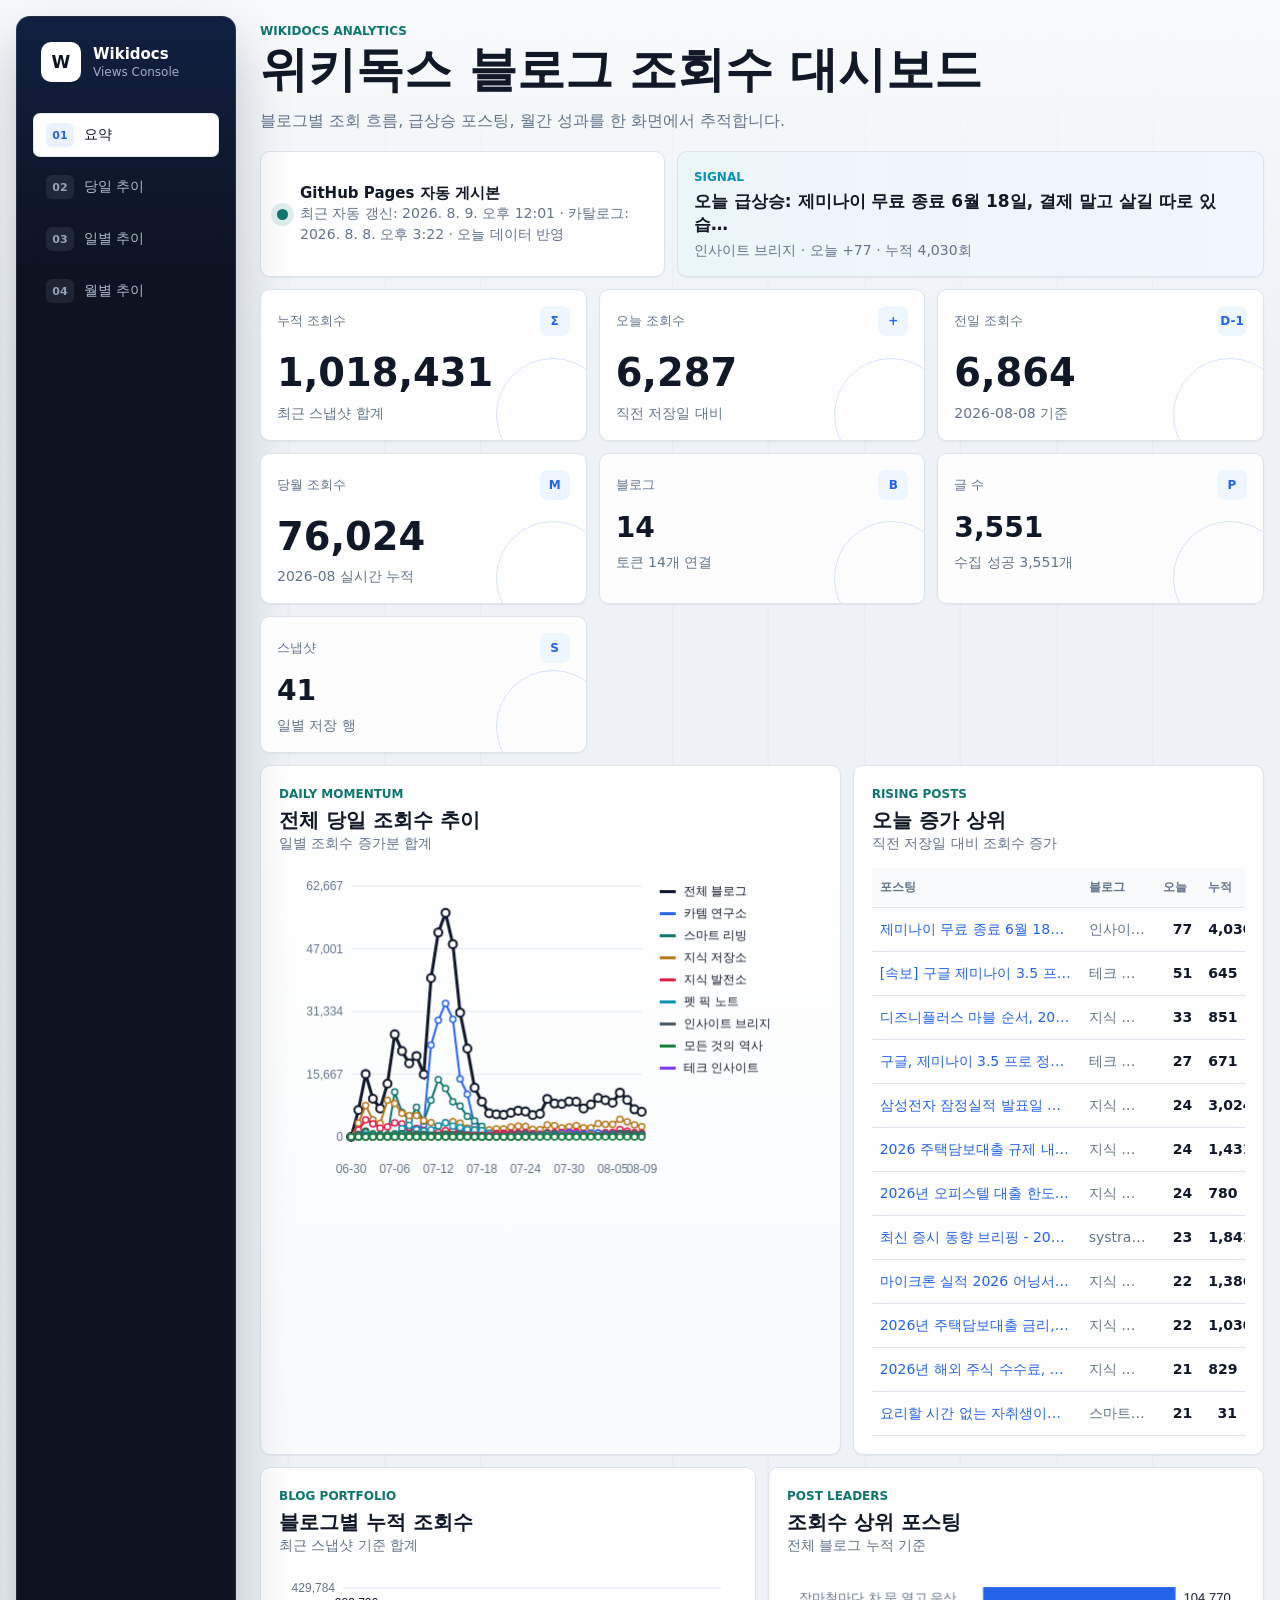
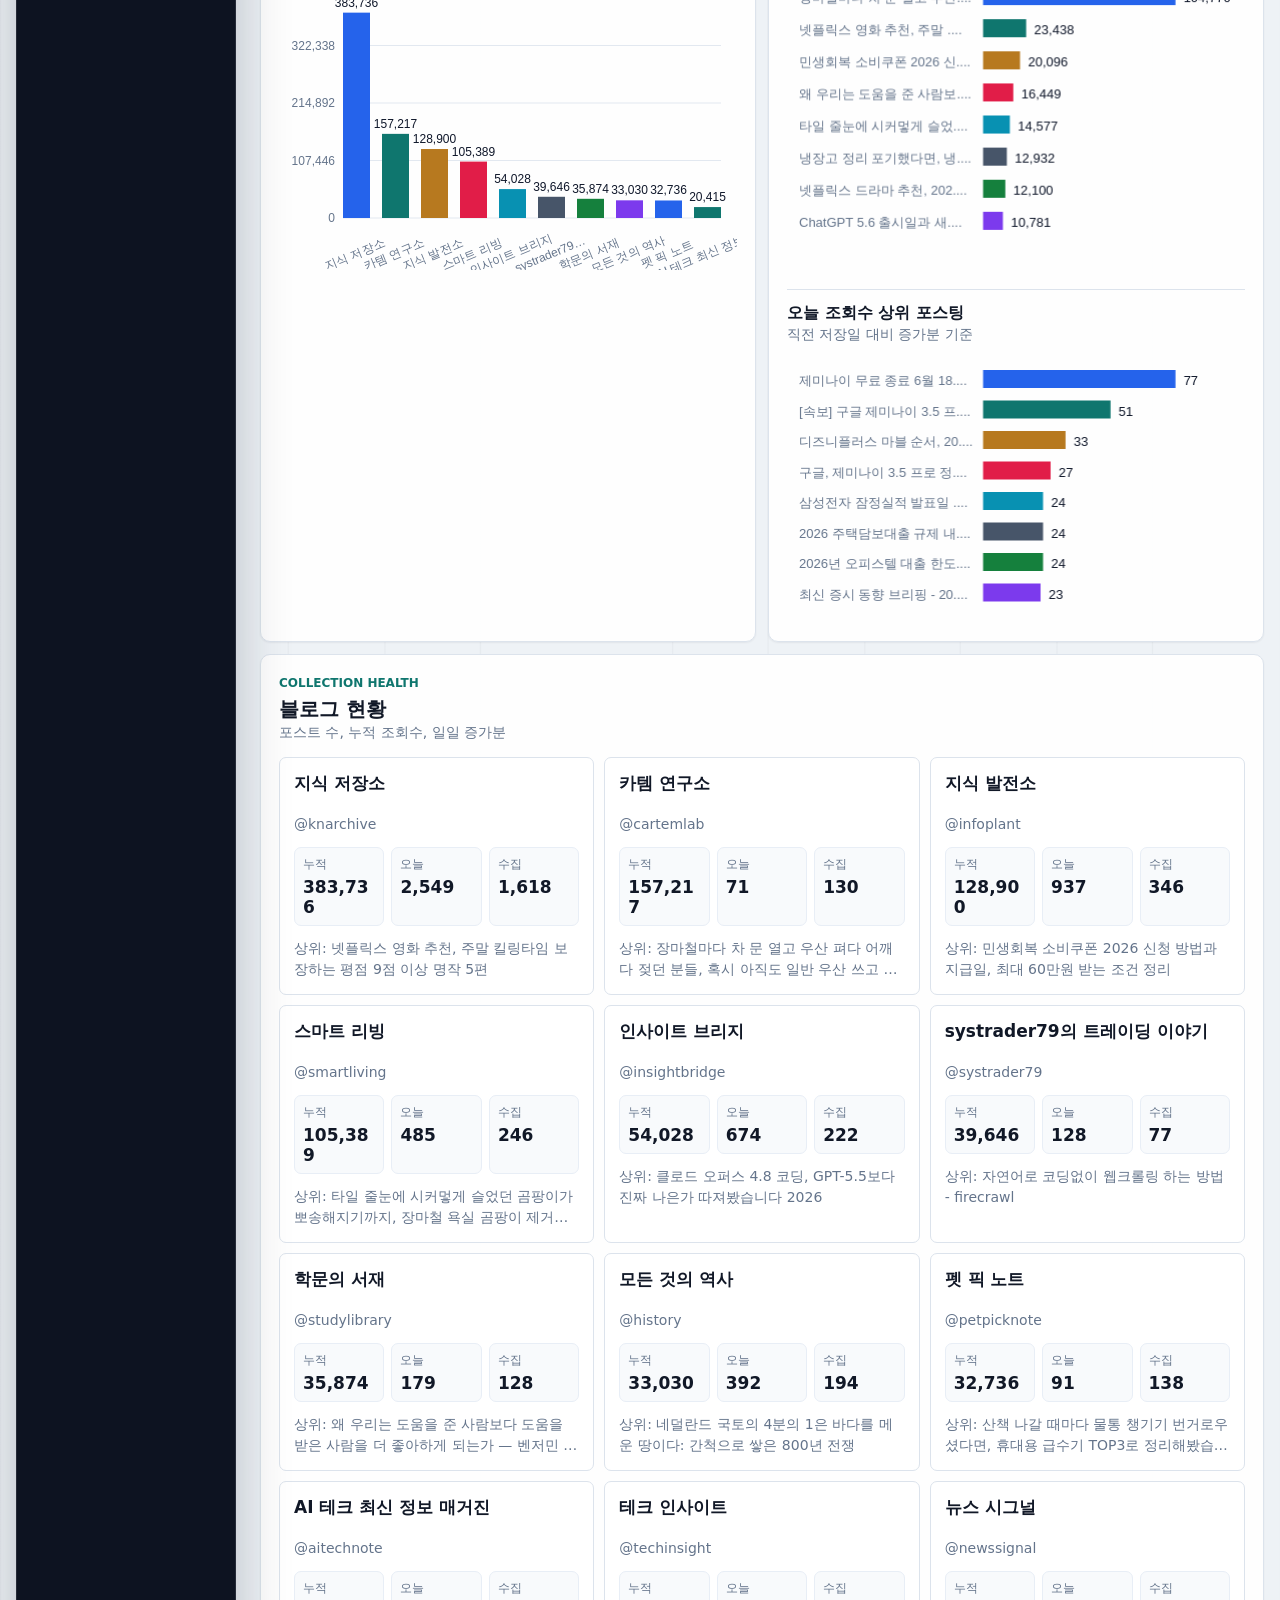
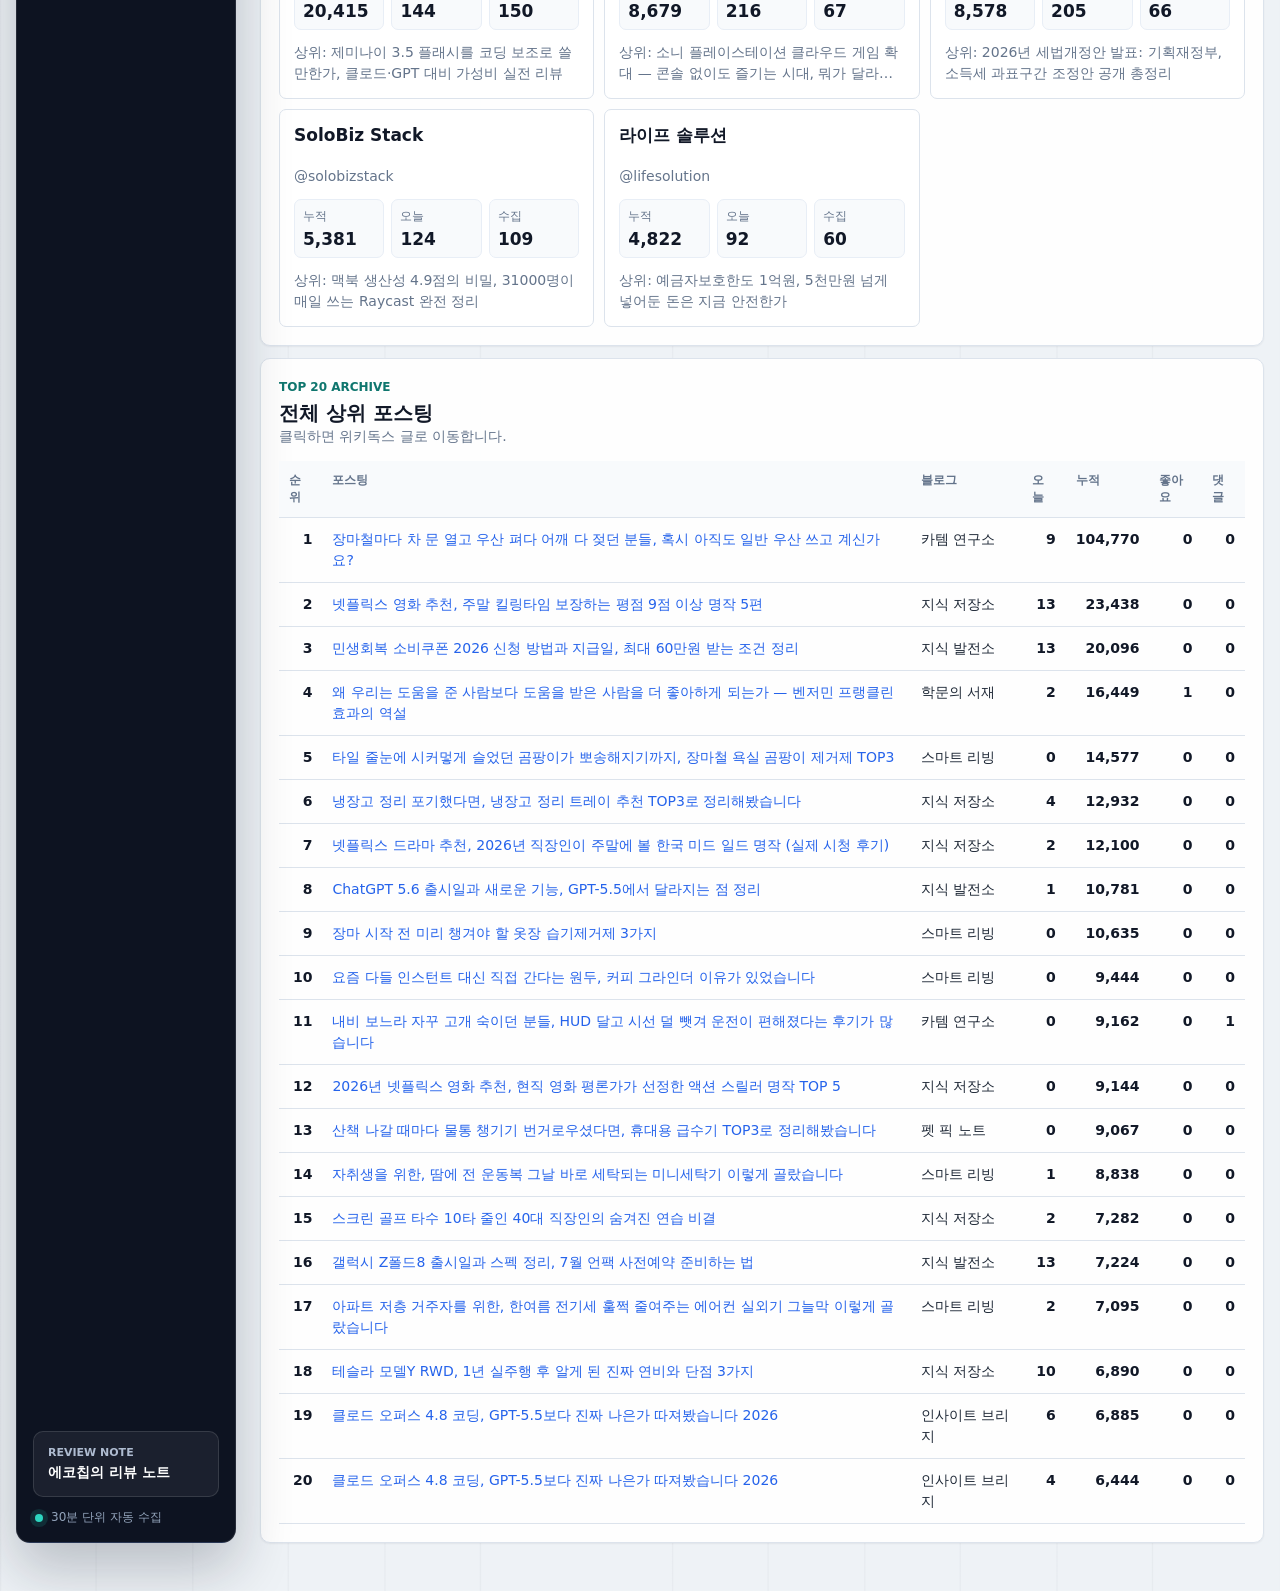
==== index.html @ 57b162a1 "Deploy Wikidocs dashboard 2026-08-09 21:01" ====
<!doctype html>
<html lang="ko">
  <head>
    <meta charset="utf-8" />
    <meta name="viewport" content="width=device-width, initial-scale=1" />
    <title>위키독스 블로그 조회수 대시보드</title>
    <link rel="stylesheet" href="styles.css" />
  </head>
  <body>
    <div class="app-shell">
      <aside class="side-rail">
        <a class="rail-brand" href="./" aria-label="위키독스 블로그 조회수 대시보드">
          <span class="brand-mark">W</span>
          <span>
            <strong>Wikidocs</strong>
            <small>Views Console</small>
          </span>
        </a>

        <nav class="tabs" aria-label="대시보드 보기">
          <button class="tab-button active" type="button" data-tab="overviewTab">
            <span class="tab-icon">01</span>
            <span>요약</span>
          </button>
          <button class="tab-button" type="button" data-tab="todayTab">
            <span class="tab-icon">02</span>
            <span>당일 추이</span>
          </button>
          <button class="tab-button" type="button" data-tab="dailyTab">
            <span class="tab-icon">03</span>
            <span>일별 추이</span>
          </button>
          <button class="tab-button" type="button" data-tab="monthlyTab">
            <span class="tab-icon">04</span>
            <span>월별 추이</span>
          </button>
        </nav>

        <a class="review-link" href="review-note/" aria-label="에코칩의 리뷰 노트로 이동">
          <span>Review Note</span>
          <strong>에코칩의 리뷰 노트</strong>
        </a>

        <div class="rail-footer">
          <span class="rail-pulse"></span>
          <span>30분 단위 자동 수집</span>
        </div>
      </aside>

      <main class="workspace">
        <header class="command-bar">
          <div class="title-block">
            <p class="eyebrow">Wikidocs Analytics</p>
            <h1>위키독스 블로그 조회수 대시보드</h1>
            <p>블로그별 조회 흐름, 급상승 포스팅, 월간 성과를 한 화면에서 추적합니다.</p>
          </div>

          <div class="command-stack">
            <div class="actions">
              <label class="page-limit">
                <span>페이지 제한</span>
                <input id="maxPagesInput" type="number" min="0" value="0" />
              </label>
              <button id="syncCatalogBtn" class="secondary" type="button">글 목록 동기화</button>
              <button id="collectBtn" type="button">실시간 수집</button>
            </div>
            <div class="import-box">
              <input id="csvInput" type="file" accept=".csv" />
              <button id="importCsvBtn" class="secondary" type="button">CSV 가져오기</button>
            </div>
          </div>
        </header>

        <section class="overview-strip">
          <article class="status-card">
            <span class="status-dot" id="statusDot"></span>
            <div>
              <strong id="jobMessage">대기 중</strong>
              <p id="snapshotInfo">스냅샷 정보를 불러오는 중입니다.</p>
            </div>
          </article>

          <article class="insight-card">
            <span class="insight-label">Signal</span>
            <strong id="insightTitle">데이터를 불러오는 중입니다.</strong>
            <p id="insightBody">최근 수집 데이터를 기준으로 핵심 흐름을 계산합니다.</p>
          </article>
        </section>

        <section class="metrics" id="metrics"></section>

        <section id="overviewTab" class="tab-panel active">
          <section class="dashboard-grid">
            <article class="panel panel-primary span-7">
              <div class="panel-head">
                <div>
                  <span class="section-kicker">Daily Momentum</span>
                  <h2>전체 당일 조회수 추이</h2>
                  <p>일별 조회수 증가분 합계</p>
                </div>
              </div>
              <canvas id="dailyLineChart" height="320"></canvas>
            </article>

            <article class="panel attention-panel span-5">
              <div class="panel-head">
                <div>
                  <span class="section-kicker">Rising Posts</span>
                  <h2>오늘 증가 상위</h2>
                  <p>직전 저장일 대비 조회수 증가</p>
                </div>
              </div>
              <div class="table-wrap">
                <table class="compact-table">
                  <thead>
                    <tr>
                      <th>포스팅</th>
                      <th>블로그</th>
                      <th>오늘</th>
                      <th>누적</th>
                    </tr>
                  </thead>
                  <tbody id="dailyTopRows"></tbody>
                </table>
              </div>
            </article>

            <article class="panel span-6">
              <div class="panel-head">
                <div>
                  <span class="section-kicker">Blog Portfolio</span>
                  <h2>블로그별 누적 조회수</h2>
                  <p>최근 스냅샷 기준 합계</p>
                </div>
              </div>
              <canvas id="blogBarChart" height="300"></canvas>
            </article>

            <article class="panel span-6">
              <div class="panel-head">
                <div>
                  <span class="section-kicker">Post Leaders</span>
                  <h2>조회수 상위 포스팅</h2>
                  <p>전체 블로그 누적 기준</p>
                </div>
              </div>
              <canvas id="topPostsChart" height="300"></canvas>
              <div class="chart-divider"></div>
              <div class="panel-subhead">
                <h3>오늘 조회수 상위 포스팅</h3>
                <p>직전 저장일 대비 증가분 기준</p>
              </div>
              <canvas id="topDailyPostsChart" height="270"></canvas>
            </article>

            <article class="panel span-12">
              <div class="panel-head">
                <div>
                  <span class="section-kicker">Collection Health</span>
                  <h2>블로그 현황</h2>
                  <p>포스트 수, 누적 조회수, 일일 증가분</p>
                </div>
              </div>
              <div class="blog-grid" id="blogGrid"></div>
            </article>

            <article class="panel span-12">
              <div class="panel-head">
                <div>
                  <span class="section-kicker">Top 20 Archive</span>
                  <h2>전체 상위 포스팅</h2>
                  <p>클릭하면 위키독스 글로 이동합니다.</p>
                </div>
              </div>
              <div class="table-wrap">
                <table>
                  <thead>
                    <tr>
                      <th>순위</th>
                      <th class="wide-col">포스팅</th>
                      <th>블로그</th>
                      <th>오늘</th>
                      <th>누적</th>
                      <th>좋아요</th>
                      <th>댓글</th>
                    </tr>
                  </thead>
                  <tbody id="topRows"></tbody>
                </table>
              </div>
            </article>
          </section>
        </section>

        <section id="todayTab" class="tab-panel">
          <section class="notice">
            <strong>당일 30분 단위 추이</strong>
            <p id="todayTrendNote">오늘 수집된 30분 단위 스냅샷을 기준으로 표시합니다.</p>
          </section>

          <section class="dashboard-grid">
            <article class="panel panel-primary span-12">
              <div class="panel-head">
                <div>
                  <span class="section-kicker">Intraday View Curve</span>
                  <h2>블로그별 당일 조회수 추이</h2>
                  <p>x축은 수집 시각, y축은 당일 조회수입니다. 굵은 선은 전체 블로그 합계입니다.</p>
                </div>
              </div>
              <canvas id="todayViewsByBlogChart" height="430"></canvas>
            </article>

            <article class="panel span-12">
              <div class="panel-head">
                <div>
                  <span class="section-kicker">30 Minute Delta</span>
                  <h2>블로그별 30분 구간 증가분</h2>
                  <p>x축은 수집 시각, y축은 직전 스냅샷 대비 증가분입니다.</p>
                </div>
              </div>
              <canvas id="todayIntervalViewsByBlogChart" height="430"></canvas>
            </article>
          </section>
        </section>

        <section id="dailyTab" class="tab-panel">
          <section class="notice">
            <strong>저장 방식</strong>
            <p id="historyNote">저장된 스냅샷 기준으로 일별 그래프를 구성합니다.</p>
            <p id="csvNote"></p>
          </section>

          <section class="dashboard-grid">
            <article class="panel panel-primary span-12">
              <div class="panel-head">
                <div>
                  <span class="section-kicker">Daily Views</span>
                  <h2>블로그별 일단위 조회수</h2>
                  <p>x축은 날짜, y축은 조회수입니다. 굵은 선은 전체 블로그 합계입니다.</p>
                </div>
              </div>
              <canvas id="dailyViewsByBlogChart" height="430"></canvas>
            </article>

            <article class="panel span-12">
              <div class="panel-head">
                <div>
                  <span class="section-kicker">Cumulative Curve</span>
                  <h2>블로그별 일단위 누적 조회수</h2>
                  <p>x축은 날짜, y축은 누적 조회수입니다. 굵은 선은 전체 블로그 누적 합계입니다.</p>
                </div>
              </div>
              <canvas id="cumulativeViewsByBlogChart" height="430"></canvas>
            </article>
          </section>
        </section>

        <section id="monthlyTab" class="tab-panel">
          <section class="notice">
            <strong>당월 누적 조회수</strong>
            <p id="monthNote">이번 달 누적 조회수는 오늘 실시간 스냅샷까지 포함합니다.</p>
          </section>

          <section class="dashboard-grid">
            <article class="panel panel-primary span-7">
              <div class="panel-head">
                <div>
                  <span class="section-kicker">Monthly Bars</span>
                  <h2>월별 조회수</h2>
                  <p>x축은 날짜(월), y축은 조회수입니다.</p>
                </div>
              </div>
              <canvas id="monthlyViewsChart" height="340"></canvas>
            </article>

            <article class="panel span-5">
              <div class="panel-head">
                <div>
                  <span class="section-kicker">This Month</span>
                  <h2>당월 블로그별 조회수</h2>
                  <p>이번 달 증가분 기준</p>
                </div>
              </div>
              <canvas id="currentMonthBlogChart" height="340"></canvas>
            </article>

            <article class="panel span-12">
              <div class="panel-head">
                <div>
                  <span class="section-kicker">Monthly Ranking</span>
                  <h2>당월 블로그별 순위</h2>
                  <p>실시간 기준 월 누적 조회수</p>
                </div>
              </div>
              <div class="table-wrap">
                <table class="compact-table month-table">
                  <thead>
                    <tr>
                      <th>블로그</th>
                      <th>당월</th>
                      <th>누적</th>
                    </tr>
                  </thead>
                  <tbody id="currentMonthRows"></tbody>
                </table>
              </div>
            </article>
          </section>
        </section>
      </main>
    </div>

    <script src="app.js?v=20260804-cache-bust"></script>
  </body>
</html>
---- styles.css ----
:root {
  --bg: #eef2f6;
  --canvas: #f7f9fc;
  --ink: #111827;
  --ink-soft: #334155;
  --muted: #64748b;
  --line: #dce3ec;
  --panel: rgba(255, 255, 255, 0.94);
  --panel-solid: #ffffff;
  --rail: #0d1321;
  --rail-soft: #151d2e;
  --rail-line: rgba(255, 255, 255, 0.1);
  --blue: #2563eb;
  --cyan: #0891b2;
  --teal: #0f766e;
  --gold: #b7791f;
  --red: #e11d48;
  --radius: 10px;
  --radius-sm: 7px;
  --shadow: 0 18px 42px rgba(15, 23, 42, 0.08);
  --shadow-soft: 0 1px 2px rgba(15, 23, 42, 0.06);
  --container: 1480px;
  --weight-medium: 500;
  --weight-semibold: 600;
  --weight-bold: 700;
  --weight-display: 760;
}

* {
  box-sizing: border-box;
}

html {
  min-width: 320px;
  background: var(--bg);
}

body {
  min-width: 320px;
  margin: 0;
  background:
    linear-gradient(180deg, #f8fafc 0, rgba(248, 250, 252, 0) 360px),
    repeating-linear-gradient(90deg, rgba(15, 23, 42, 0.035) 0, rgba(15, 23, 42, 0.035) 1px, transparent 1px, transparent 96px),
    var(--bg);
  color: var(--ink);
  font-family:
    Pretendard,
    Inter,
    "Segoe UI",
    system-ui,
    -apple-system,
    BlinkMacSystemFont,
    sans-serif;
  font-size: 15px;
  letter-spacing: 0;
}

h1,
h2,
h3,
p {
  margin: 0;
}

a {
  color: var(--blue);
  text-decoration: none;
}

a:hover {
  text-decoration: underline;
  text-underline-offset: 3px;
}

.app-shell {
  display: grid;
  grid-template-columns: 248px minmax(0, 1fr);
  gap: 24px;
  width: min(var(--container), calc(100% - 32px));
  margin: 0 auto;
  padding: 16px 0 48px;
}

.side-rail {
  position: sticky;
  top: 16px;
  display: flex;
  flex-direction: column;
  min-height: calc(100vh - 32px);
  padding: 16px;
  border: 1px solid var(--rail-line);
  border-radius: 14px;
  background:
    linear-gradient(180deg, rgba(37, 99, 235, 0.16), rgba(13, 19, 33, 0) 250px),
    var(--rail);
  color: #f8fafc;
  box-shadow: 0 26px 56px rgba(15, 23, 42, 0.24);
}

.rail-brand {
  display: flex;
  align-items: center;
  gap: 12px;
  min-height: 58px;
  padding: 8px;
  color: #ffffff;
}

.rail-brand:hover {
  text-decoration: none;
}

.brand-mark {
  display: grid;
  width: 40px;
  height: 40px;
  place-items: center;
  border: 1px solid rgba(255, 255, 255, 0.18);
  border-radius: 10px;
  background: #ffffff;
  color: var(--rail);
  font-size: 17px;
  font-weight: var(--weight-bold);
}

.rail-brand strong,
.rail-brand small {
  display: block;
}

.rail-brand strong {
  font-size: 15px;
  font-weight: var(--weight-semibold);
}

.rail-brand small {
  margin-top: 2px;
  color: #9fb0c8;
  font-size: 12px;
}

.tabs {
  display: grid;
  gap: 8px;
  margin-top: 22px;
}

.tab-button {
  display: flex;
  align-items: center;
  gap: 10px;
  min-height: 44px;
  padding: 0 12px;
  border: 1px solid transparent;
  border-radius: var(--radius-sm);
  background: transparent;
  color: #aebbd0;
  font: inherit;
  font-size: 14px;
  font-weight: var(--weight-medium);
  text-align: left;
  cursor: pointer;
}

.tab-button:hover {
  border-color: rgba(255, 255, 255, 0.12);
  background: rgba(255, 255, 255, 0.06);
  color: #ffffff;
}

.tab-button.active {
  border-color: rgba(148, 163, 184, 0.24);
  background: #ffffff;
  color: var(--rail);
}

.tab-icon {
  display: inline-grid;
  width: 28px;
  height: 24px;
  place-items: center;
  border-radius: 6px;
  background: rgba(255, 255, 255, 0.08);
  color: #94a3b8;
  font-size: 11px;
  font-weight: var(--weight-semibold);
}

.tab-button.active .tab-icon {
  background: #eaf2ff;
  color: var(--blue);
}

.review-link {
  display: grid;
  gap: 4px;
  margin-top: auto;
  padding: 14px;
  border: 1px solid rgba(255, 255, 255, 0.12);
  border-radius: var(--radius);
  background: rgba(255, 255, 255, 0.06);
  color: #ffffff;
}

.review-link:hover {
  border-color: rgba(255, 255, 255, 0.22);
  background: rgba(255, 255, 255, 0.1);
  text-decoration: none;
}

.review-link span {
  color: #aebbd0;
  font-size: 11px;
  font-weight: var(--weight-semibold);
  text-transform: uppercase;
}

.review-link strong {
  font-size: 14px;
  font-weight: var(--weight-semibold);
  line-height: 1.35;
}

.rail-footer {
  display: flex;
  align-items: center;
  gap: 8px;
  margin-top: 12px;
  padding: 0 2px;
  color: #93a4bb;
  font-size: 12px;
}

.rail-pulse {
  width: 8px;
  height: 8px;
  border-radius: 50%;
  background: #2dd4bf;
  box-shadow: 0 0 0 5px rgba(45, 212, 191, 0.13);
}

.workspace {
  min-width: 0;
}

.command-bar {
  display: grid;
  grid-template-columns: minmax(0, 1fr) auto;
  gap: 22px;
  align-items: start;
  padding: 8px 0 18px;
}

.eyebrow,
.section-kicker {
  color: var(--teal);
  font-size: 12px;
  font-weight: var(--weight-bold);
  letter-spacing: 0;
  text-transform: uppercase;
}

.title-block {
  max-width: 760px;
}

h1 {
  margin-top: 6px;
  color: var(--ink);
  font-size: clamp(34px, 4vw, 48px);
  font-weight: var(--weight-display);
  line-height: 1.08;
  word-break: keep-all;
}

.title-block p:not(.eyebrow) {
  margin-top: 12px;
  color: var(--muted);
  font-size: 16px;
  line-height: 1.6;
  word-break: keep-all;
}

.command-stack {
  display: grid;
  justify-items: end;
  gap: 10px;
}

.actions,
.import-box {
  display: flex;
  align-items: center;
  gap: 8px;
}

button,
.page-limit input,
#csvInput {
  min-height: 38px;
  border: 1px solid var(--line);
  border-radius: var(--radius-sm);
  box-shadow: var(--shadow-soft);
}

button {
  padding: 0 14px;
  border-color: #0f172a;
  background: #0f172a;
  color: #ffffff;
  font: inherit;
  font-size: 14px;
  font-weight: var(--weight-semibold);
  cursor: pointer;
}

button:hover {
  background: #020617;
}

button.secondary {
  border-color: var(--line);
  background: #ffffff;
  color: var(--ink);
}

button.secondary:hover {
  border-color: #b9c5d4;
  background: #f8fafc;
}

button:focus-visible,
.page-limit input:focus-visible,
#csvInput:focus-visible,
a:focus-visible {
  outline: 0;
  box-shadow: 0 0 0 3px rgba(37, 99, 235, 0.18);
}

button:disabled {
  cursor: wait;
  opacity: 0.58;
}

body.static-mode .actions,
body.static-mode .import-box {
  display: none;
}

.page-limit {
  display: grid;
  gap: 4px;
  color: var(--muted);
  font-size: 12px;
  font-weight: var(--weight-medium);
}

.page-limit input {
  width: 92px;
  padding: 0 10px;
  background: #ffffff;
  color: var(--ink);
  font: inherit;
}

#csvInput {
  max-width: 230px;
  padding: 8px;
  background: #ffffff;
  color: var(--ink);
}

.overview-strip {
  display: grid;
  grid-template-columns: minmax(280px, 1fr) minmax(320px, 1.45fr);
  gap: 12px;
  margin-bottom: 12px;
}

.status-card,
.insight-card,
.panel,
.metric-card {
  border: 1px solid var(--line);
  border-radius: var(--radius);
  background: var(--panel);
  box-shadow: var(--shadow-soft);
}

.status-card {
  display: flex;
  align-items: center;
  min-height: 74px;
  padding: 15px 16px;
}

.status-card strong {
  display: block;
  color: var(--ink);
  font-size: 15px;
  font-weight: var(--weight-semibold);
}

.status-card p,
.metric-card p,
.panel-head p,
.blog-card p,
.insight-card p,
.panel-subhead p {
  color: var(--muted);
  font-size: 14px;
  line-height: 1.5;
}

.status-dot {
  flex: 0 0 auto;
  width: 11px;
  height: 11px;
  margin-right: 12px;
  border-radius: 50%;
  background: var(--teal);
  box-shadow: 0 0 0 6px rgba(15, 118, 110, 0.12);
}

.status-dot.running {
  background: var(--gold);
  box-shadow: 0 0 0 6px rgba(183, 121, 31, 0.13);
}

.status-dot.error {
  background: var(--red);
  box-shadow: 0 0 0 6px rgba(225, 29, 72, 0.13);
}

.insight-card {
  min-height: 74px;
  padding: 15px 16px;
  background:
    linear-gradient(90deg, rgba(8, 145, 178, 0.08), rgba(37, 99, 235, 0.06)),
    var(--panel-solid);
}

.insight-label {
  display: inline-block;
  margin-bottom: 6px;
  color: var(--cyan);
  font-size: 12px;
  font-weight: var(--weight-bold);
  text-transform: uppercase;
}

.insight-card strong {
  display: block;
  color: var(--ink);
  font-size: 17px;
  font-weight: var(--weight-semibold);
  line-height: 1.35;
}

.insight-card p {
  margin-top: 4px;
}

.metrics {
  display: grid;
  grid-template-columns: repeat(12, minmax(0, 1fr));
  gap: 12px;
  margin-bottom: 12px;
}

.metric-card {
  position: relative;
  grid-column: span 3;
  min-height: 128px;
  padding: 16px;
  overflow: hidden;
  background: var(--panel-solid);
}

.metric-card::after {
  position: absolute;
  right: -24px;
  bottom: -32px;
  width: 112px;
  height: 112px;
  border: 1px solid rgba(37, 99, 235, 0.18);
  border-radius: 50%;
  content: "";
}

.metric-card.is-secondary {
  grid-column: span 4;
  min-height: 104px;
  background: rgba(255, 255, 255, 0.86);
}

.metric-topline {
  display: flex;
  align-items: center;
  justify-content: space-between;
  gap: 10px;
}

.metric-icon {
  display: grid;
  width: 30px;
  height: 30px;
  place-items: center;
  border-radius: 8px;
  background: #eef6ff;
  color: var(--blue);
  font-size: 12px;
  font-weight: var(--weight-semibold);
}

.metric-card .accent {
  color: var(--muted);
  font-size: 13px;
  font-weight: var(--weight-medium);
}

.metric-card strong {
  display: block;
  margin-top: 18px;
  color: var(--ink);
  font-size: clamp(30px, 3vw, 42px);
  font-variant-numeric: tabular-nums;
  font-weight: var(--weight-display);
  line-height: 1;
}

.metric-card.is-secondary strong {
  margin-top: 14px;
  font-size: clamp(24px, 2.2vw, 32px);
}

.metric-card p {
  margin-top: 10px;
}

.tab-panel {
  display: none;
}

.tab-panel.active {
  display: block;
}

.dashboard-grid {
  display: grid;
  grid-template-columns: repeat(12, minmax(0, 1fr));
  gap: 12px;
}

.span-5 {
  grid-column: span 5;
}

.span-6 {
  grid-column: span 6;
}

.span-7 {
  grid-column: span 7;
}

.span-12 {
  grid-column: span 12;
}

.panel {
  min-width: 0;
  padding: 18px;
  overflow: hidden;
}

.panel-primary {
  background:
    linear-gradient(180deg, rgba(255, 255, 255, 0.98), rgba(248, 250, 252, 0.94)),
    var(--panel-solid);
}

.panel:hover,
.metric-card:hover,
.blog-card:hover {
  border-color: #c5d0dd;
  box-shadow: var(--shadow);
}

.panel-head {
  display: flex;
  align-items: flex-start;
  justify-content: space-between;
  gap: 16px;
  margin-bottom: 14px;
}

h2 {
  margin-top: 5px;
  color: var(--ink);
  font-size: 20px;
  font-weight: var(--weight-semibold);
  line-height: 1.3;
  word-break: keep-all;
}

h3 {
  color: var(--ink);
  font-size: 16px;
  font-weight: var(--weight-semibold);
  line-height: 1.35;
}

.panel-subhead {
  margin: 12px 0 8px;
}

.chart-divider {
  height: 1px;
  margin: 18px 0 12px;
  background: var(--line);
}

canvas {
  display: block;
  width: 100%;
}

.notice {
  margin-bottom: 12px;
  padding: 15px 16px;
  border: 1px solid rgba(8, 145, 178, 0.22);
  border-radius: var(--radius);
  background:
    linear-gradient(90deg, rgba(8, 145, 178, 0.08), rgba(255, 255, 255, 0.86)),
    var(--panel-solid);
}

.notice strong {
  display: block;
  margin-bottom: 5px;
  color: #075985;
  font-size: 15px;
  font-weight: var(--weight-semibold);
}

.notice p {
  color: #416174;
  font-size: 14px;
  line-height: 1.55;
}

.blog-grid {
  display: grid;
  grid-template-columns: repeat(4, minmax(210px, 1fr));
  gap: 10px;
}

.blog-card {
  min-height: 160px;
  padding: 14px;
  border: 1px solid var(--line);
  border-radius: var(--radius-sm);
  background: #ffffff;
}

.blog-card h3 {
  min-height: 42px;
  color: var(--ink);
  font-size: 17px;
  font-weight: var(--weight-semibold);
  line-height: 1.36;
}

.blog-stats {
  display: grid;
  grid-template-columns: repeat(3, 1fr);
  gap: 7px;
  margin: 12px 0;
}

.blog-stats div {
  min-width: 0;
  padding: 8px;
  border: 1px solid #e8eef6;
  border-radius: 7px;
  background: #f8fafc;
}

.blog-stats span {
  display: block;
  color: var(--muted);
  font-size: 12px;
  font-weight: var(--weight-medium);
}

.blog-stats strong {
  display: block;
  margin-top: 4px;
  color: var(--ink);
  font-size: 17px;
  font-variant-numeric: tabular-nums;
  font-weight: var(--weight-semibold);
  overflow-wrap: anywhere;
}

.line-clamp {
  display: -webkit-box;
  overflow: hidden;
  -webkit-box-orient: vertical;
  -webkit-line-clamp: 2;
}

.table-wrap {
  overflow-x: auto;
}

table {
  width: 100%;
  min-width: 760px;
  border-collapse: separate;
  border-spacing: 0;
}

.compact-table {
  min-width: 0;
  table-layout: fixed;
}

.compact-table th:nth-child(1),
.compact-table td:nth-child(1) {
  width: 56%;
}

.compact-table th:nth-child(2),
.compact-table td:nth-child(2) {
  width: 20%;
}

.compact-table th:nth-child(3),
.compact-table td:nth-child(3),
.compact-table th:nth-child(4),
.compact-table td:nth-child(4) {
  width: 12%;
}

.month-table th:nth-child(1),
.month-table td:nth-child(1) {
  width: 58%;
}

.month-table th:nth-child(2),
.month-table td:nth-child(2),
.month-table th:nth-child(3),
.month-table td:nth-child(3) {
  width: 21%;
}

.compact-table th,
.compact-table td {
  overflow: hidden;
  padding-right: 8px;
  padding-left: 8px;
}

.clip-cell,
.clip-cell a {
  overflow: hidden;
  text-overflow: ellipsis;
  white-space: nowrap;
}

.clip-cell a {
  display: block;
}

.muted-cell {
  color: var(--muted);
}

th,
td {
  padding: 11px 10px;
  border-bottom: 1px solid var(--line);
  text-align: left;
  vertical-align: top;
}

th {
  position: sticky;
  top: 0;
  z-index: 1;
  background: #f8fafc;
  color: var(--muted);
  font-size: 12px;
  font-weight: var(--weight-semibold);
  text-transform: uppercase;
}

td {
  color: #1f2937;
  font-size: 14px;
  line-height: 1.5;
}

tbody tr:hover td {
  background: #f8fbff;
}

td.num {
  color: var(--ink);
  text-align: right;
  font-variant-numeric: tabular-nums;
  font-weight: var(--weight-semibold);
  white-space: nowrap;
}

.empty {
  padding: 32px 12px;
  color: var(--muted);
  text-align: center;
}

@media (max-width: 1280px) {
  .app-shell {
    grid-template-columns: 220px minmax(0, 1fr);
  }

  .metrics {
    grid-template-columns: repeat(6, minmax(0, 1fr));
  }

  .metric-card,
  .metric-card.is-secondary {
    grid-column: span 2;
  }

  .blog-grid {
    grid-template-columns: repeat(3, minmax(210px, 1fr));
  }
}

@media (max-width: 980px) {
  .app-shell {
    display: block;
    width: min(100% - 24px, var(--container));
  }

  .side-rail {
    position: static;
    min-height: auto;
    margin-bottom: 14px;
  }

  .tabs {
    grid-template-columns: repeat(4, minmax(0, 1fr));
  }

  .tab-button {
    justify-content: center;
  }

  .review-link,
  .rail-footer {
    display: none;
  }

  .command-bar {
    grid-template-columns: 1fr;
  }

  .command-stack {
    justify-items: stretch;
  }

  .actions,
  .import-box {
    align-items: stretch;
    flex-direction: column;
  }

  #csvInput {
    max-width: none;
  }

  .overview-strip,
  .metrics,
  .dashboard-grid {
    grid-template-columns: 1fr;
  }

  .span-5,
  .span-6,
  .span-7,
  .span-12,
  .metric-card,
  .metric-card.is-secondary {
    grid-column: auto;
  }

  .blog-grid {
    grid-template-columns: repeat(2, minmax(210px, 1fr));
  }
}

@media (max-width: 620px) {
  .app-shell {
    width: min(100% - 20px, var(--container));
    padding-top: 10px;
  }

  .side-rail {
    padding: 12px;
  }

  .rail-brand {
    min-height: 48px;
  }

  .tabs {
    grid-template-columns: repeat(2, minmax(0, 1fr));
  }

  .tab-button {
    min-height: 40px;
    padding: 0 9px;
  }

  .tab-icon {
    width: 24px;
  }

  h1 {
    font-size: 32px;
  }

  .title-block p:not(.eyebrow) {
    font-size: 15px;
  }

  .status-card,
  .insight-card,
  .panel,
  .metric-card {
    padding: 14px;
  }

  .blog-grid {
    grid-template-columns: 1fr;
  }
}
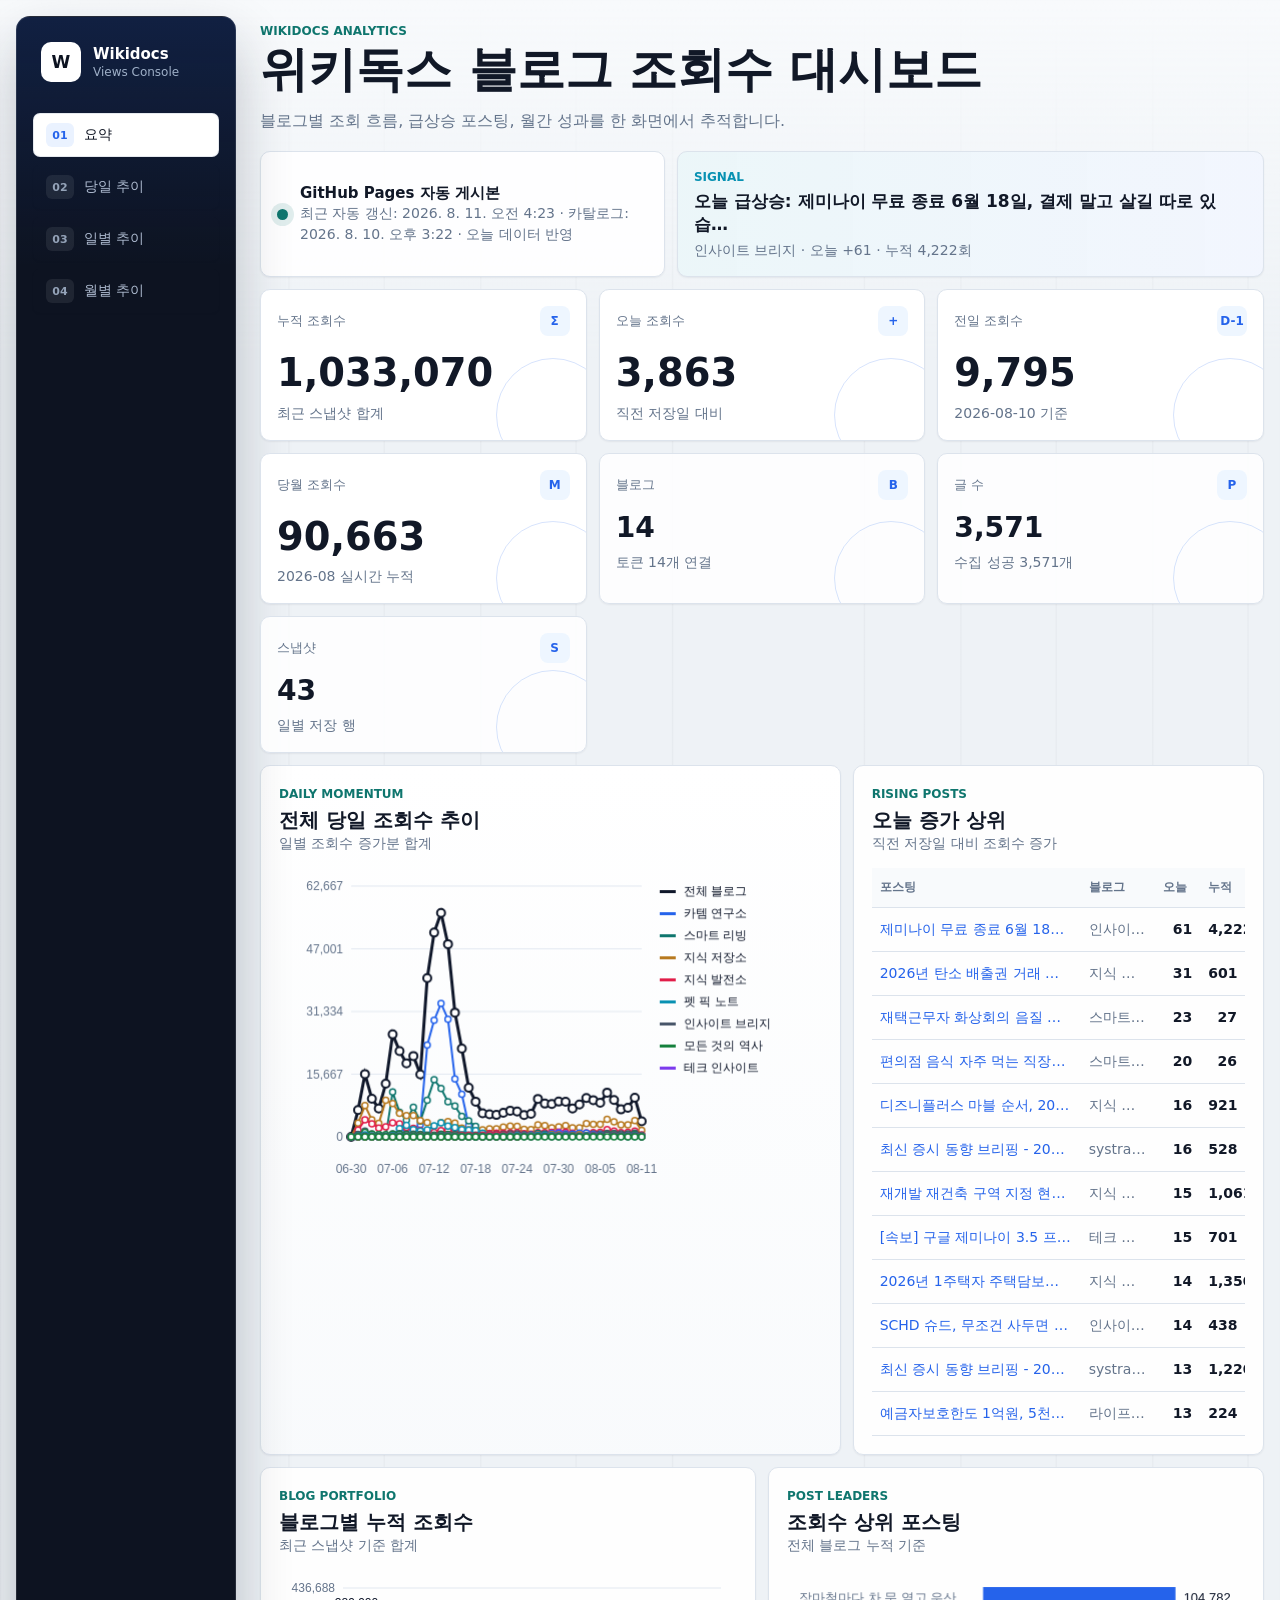
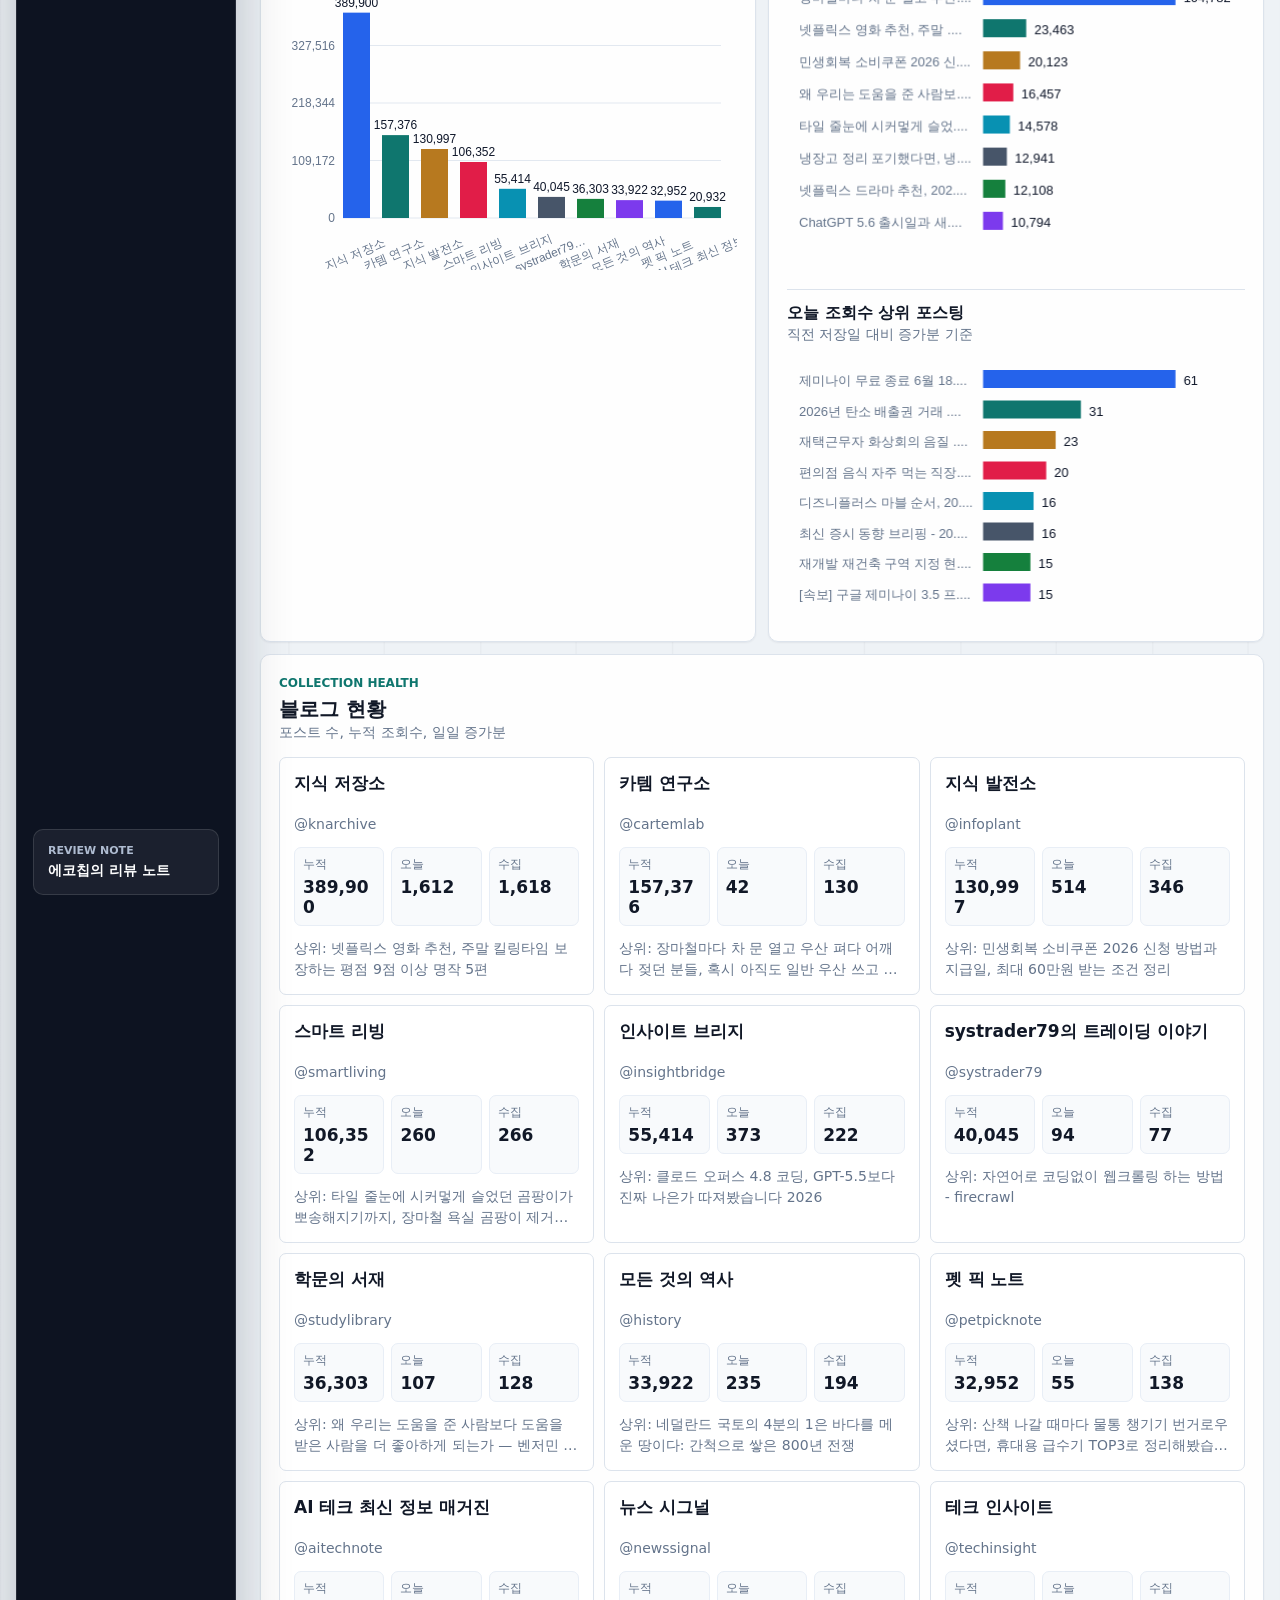
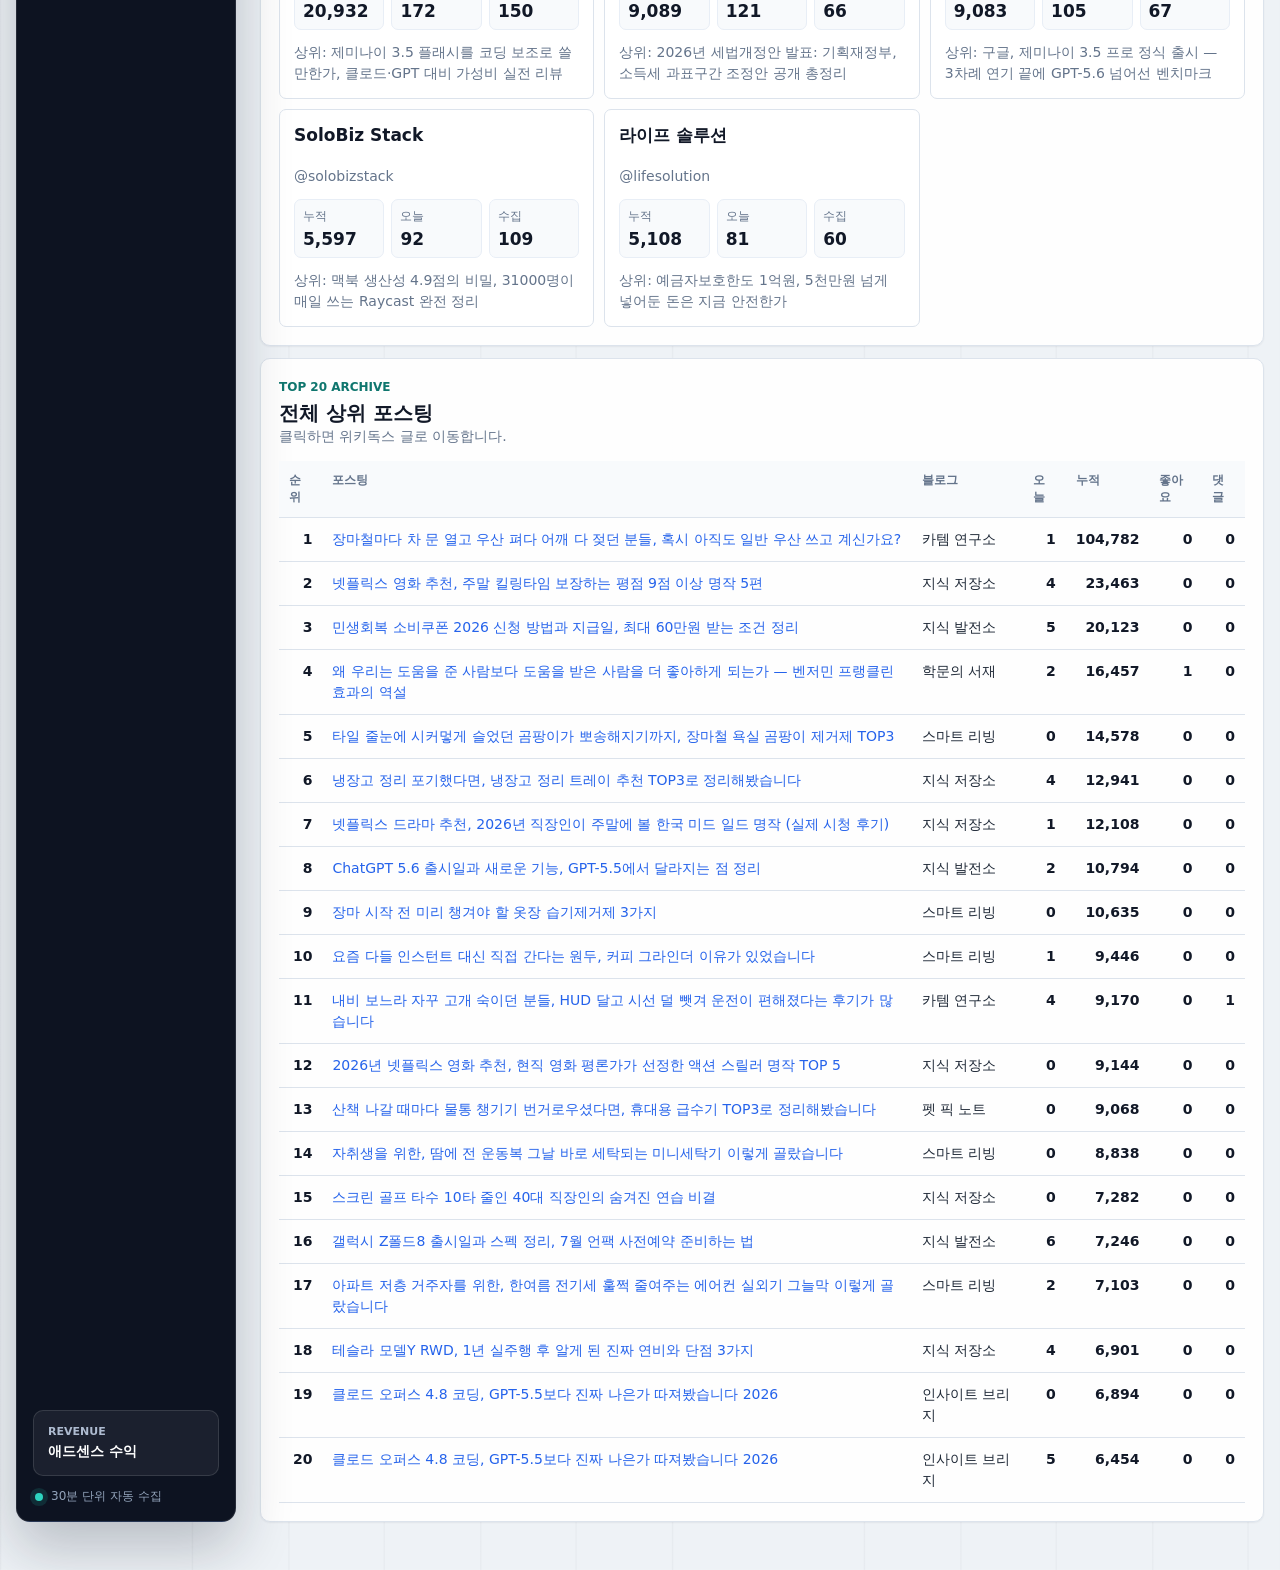
==== commit 39b19e39: "Deploy Wikidocs dashboard 2026-08-11 13:23" ====
--- a/index.html
+++ b/index.html
@@ -41,6 +41,11 @@
           <strong>에코칩의 리뷰 노트</strong>
         </a>
 
+        <a class="review-link" href="adsense/" aria-label="애드센스 수익 대시보드로 이동">
+          <span>Revenue</span>
+          <strong>애드센스 수익</strong>
+        </a>
+
         <div class="rail-footer">
           <span class="rail-pulse"></span>
           <span>30분 단위 자동 수집</span>
